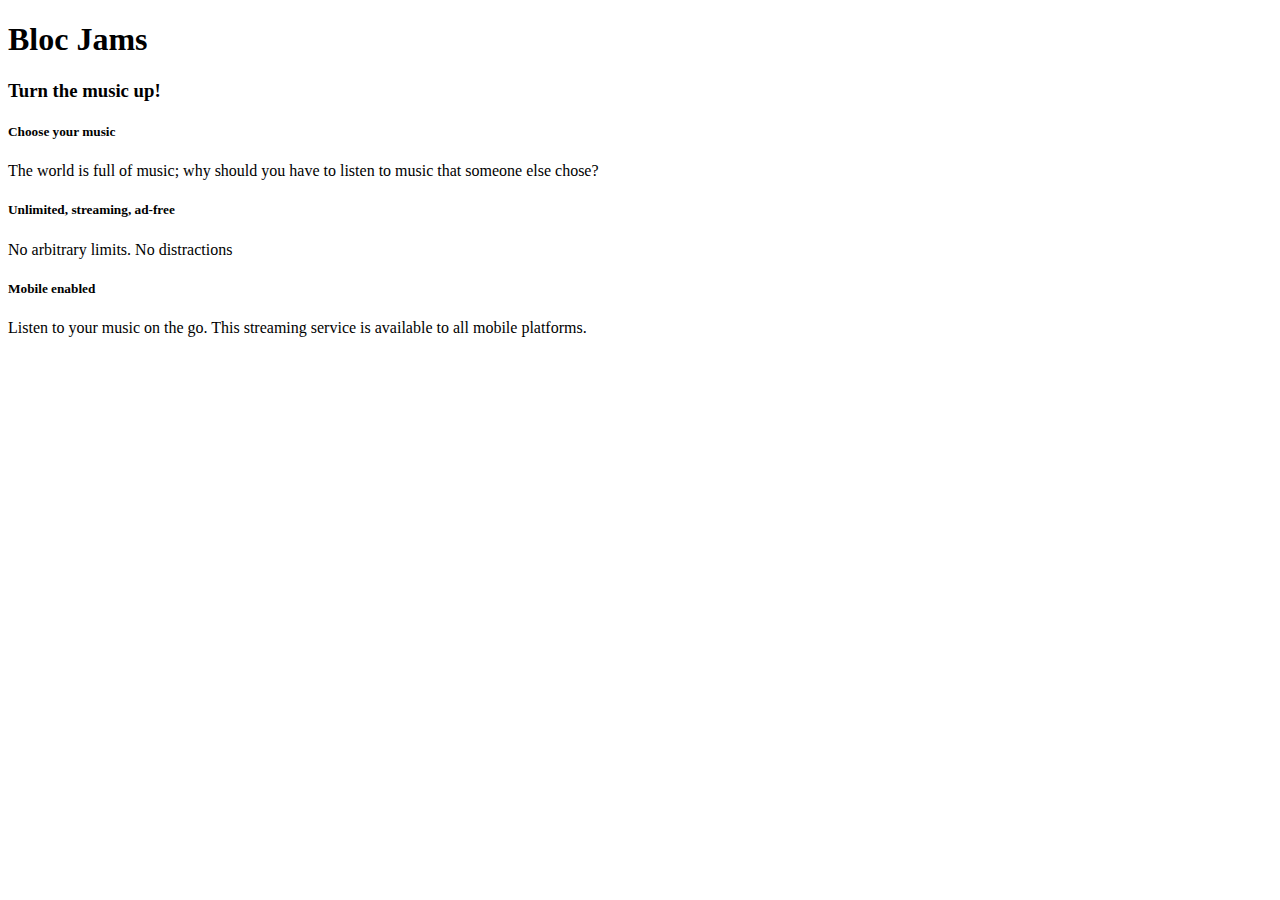
==== index.html @ 40e74d92 "refactor semantic updated" ====
<!DOCTYPE html>
<html>
    <head>
        <title>Bloc Jams</title>
    </head>
    
    <body>
        <nav> <!-- navigation bar -->
        </nav>
        
        <section> <!-- hero content -->
            <h1>Bloc Jams</h1>
            <h3>Turn the music up!</h3>
        </section>
        
        <section> <!-- selling points -->
            <div>
                <h5>Choose your music</h5>
                <p>The world is full of music; why should you have to listen to music that someone else chose?</p>
            </div>
            <div>
                <h5>Unlimited, streaming, ad-free</h5>
                <p>No arbitrary limits. No distractions</p>
            </div>
            <div>
                <h5>Mobile enabled</h5>
                <p>Listen to your music on the go. This streaming service is available to all mobile platforms.</p>
            </div>
        </section>
    </body>
</html>
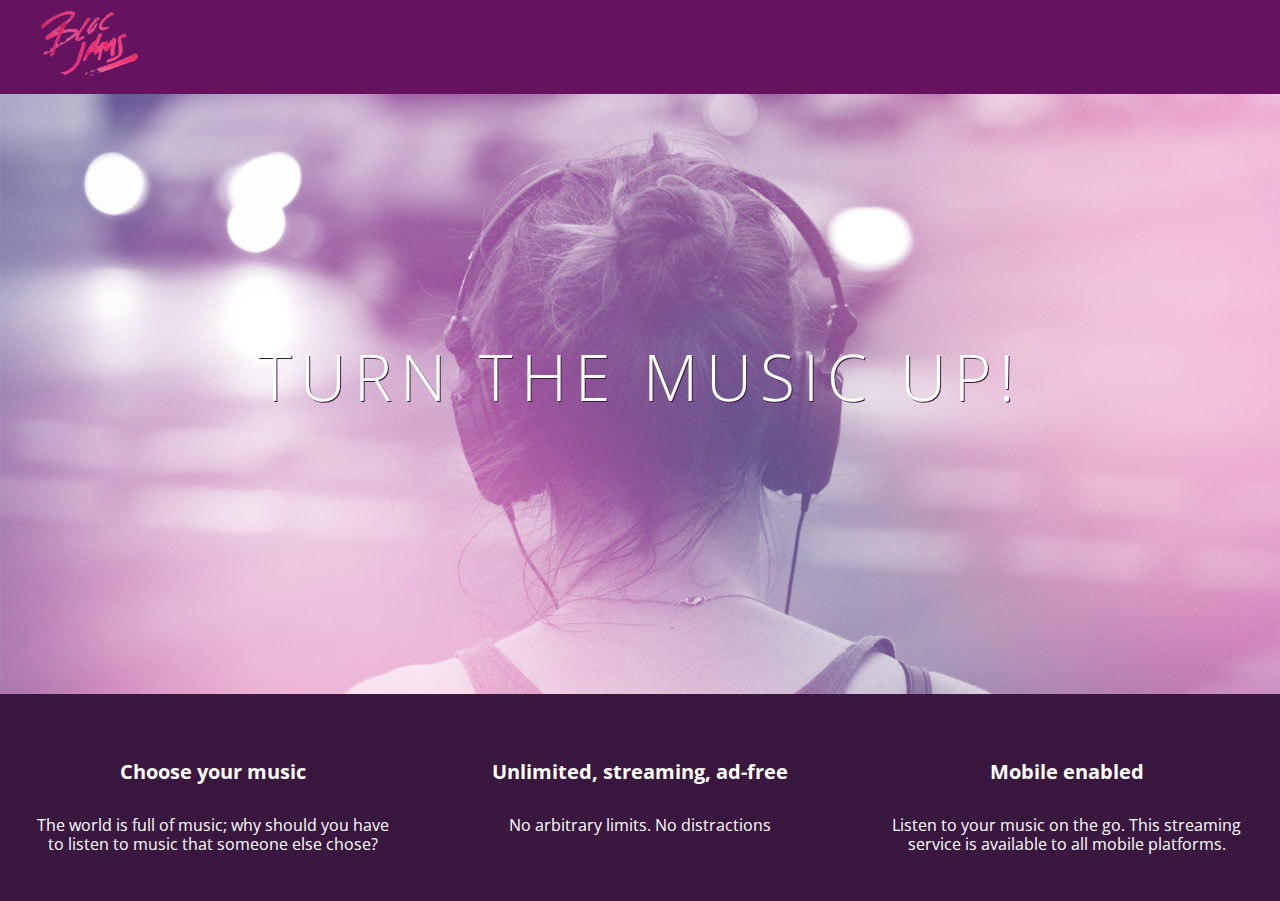
==== commit 71d45e9d: "checkpoint3styles: completed" ====
--- a/index.html
+++ b/index.html
@@ -2,29 +2,36 @@
 <html>
     <head>
         <title>Bloc Jams</title>
+        <link rel="stylesheet" type="text/css" href="http://fonts.googleapis.com/css?family=Open+Sans:400,800,600,700,300">
+        <link rel="stylesheet" type="text/css" href="http://code.ionicframework.com/ionicons/2.0.1/css/ionicons.min.css">
+        <link rel="stylesheet" type="text/css" href="styles/normalize.css">
+        <link rel="stylesheet" type="text/css" href="styles/main.css">
     </head>
     
-    <body>
-        <nav> <!-- navigation bar -->
+    <body class="landing">
+        <nav class="navbar"> <!-- navigation bar -->
+            <img src="assets/images/bloc_jams_logo.png" alt="bloc jams logo" class="logo">
         </nav>
         
-        <section> <!-- hero content -->
-            <h1>Bloc Jams</h1>
-            <h3>Turn the music up!</h3>
+        <section class="hero-content"> <!-- hero content -->
+            <h1 class="hero-title">Turn the music up!</h1>
         </section>
         
-        <section> <!-- selling points -->
-            <div>
-                <h5>Choose your music</h5>
-                <p>The world is full of music; why should you have to listen to music that someone else chose?</p>
+        <section class="selling-points"> <!-- selling points -->
+            <div class="point">
+                <span class="ion-music-note"></span>
+                <h5 class="point-title">Choose your music</h5>
+                <p class="point-description">The world is full of music; why should you have to listen to music that someone else chose?</p>
             </div>
-            <div>
-                <h5>Unlimited, streaming, ad-free</h5>
-                <p>No arbitrary limits. No distractions</p>
+            <div class="point">
+                <span class="ion-radio-waves"></span>
+                <h5 class="point-title">Unlimited, streaming, ad-free</h5>
+                <p class="point-description">No arbitrary limits. No distractions</p>
             </div>
-            <div>
-                <h5>Mobile enabled</h5>
-                <p>Listen to your music on the go. This streaming service is available to all mobile platforms.</p>
+            <div class="point">
+                <span class="ion-iphone"></span>
+                <h5 class="point-title">Mobile enabled</h5>
+                <p class="point-description">Listen to your music on the go. This streaming service is available to all mobile platforms.</p>
             </div>
         </section>
     </body>
--- a/styles/main.css
+++ b/styles/main.css
@@ -0,0 +1,77 @@
+html {
+    height: 100%;
+    font-size: 100%;
+}
+
+body {
+    font-family: 'Open Sans';
+    color: white;
+    min-height: 100%;
+}
+
+body.landing {
+    background-color: rgb(58,23,63);
+}
+
+.navbar {
+    padding: 0.5rem;
+    background-color: rgb(101,18,95);
+}
+
+.navbar .logo {
+    position: relative;
+    left: 2rem;
+}
+
+.hero-content {
+    position: relative;
+    min-height: 600px;
+    background-image: url(../assets/images/bloc_jams_bg.jpg);
+    background-repeat: no-repeat;
+    background-position: center center;
+    background-size: cover;
+}
+
+.hero-content .hero-title {
+    position: absolute;
+    top: 40%;
+    -webkit-transform: translateY(-50%);
+    -moz-transform: translateY(-50%);
+    -ms-transform: translateY(-50%);
+    transform: translateY(-50%);
+    width: 100%;
+    text-align: center;
+    font-size: 4rem;
+    font-weight: 300;
+    text-transform: uppercase;
+    letter-spacing: 0.5rem;
+    text-shadow: 1px 1px 0px rgb(58,23,63);
+}
+
+.selling-points {
+    position: relative;
+    display:table;
+    width: 100%;
+    -webkit-box-sizing: border-box;
+    -moz-box-sizing: border-box;
+    box-sizing:border-box;
+}
+
+.point {
+    display: table-cell;
+    position: relative;
+    width: 33.3%;
+    padding: 2rem;
+    text-align: center;
+}
+
+.point .point-title {
+    font-size: 1.25rem;
+}
+
+.ion-music-note, 
+.ion-radio-waves,
+.ion-iphone {
+    color: rgb:(233,50,117);
+    font-size: 5rem;
+}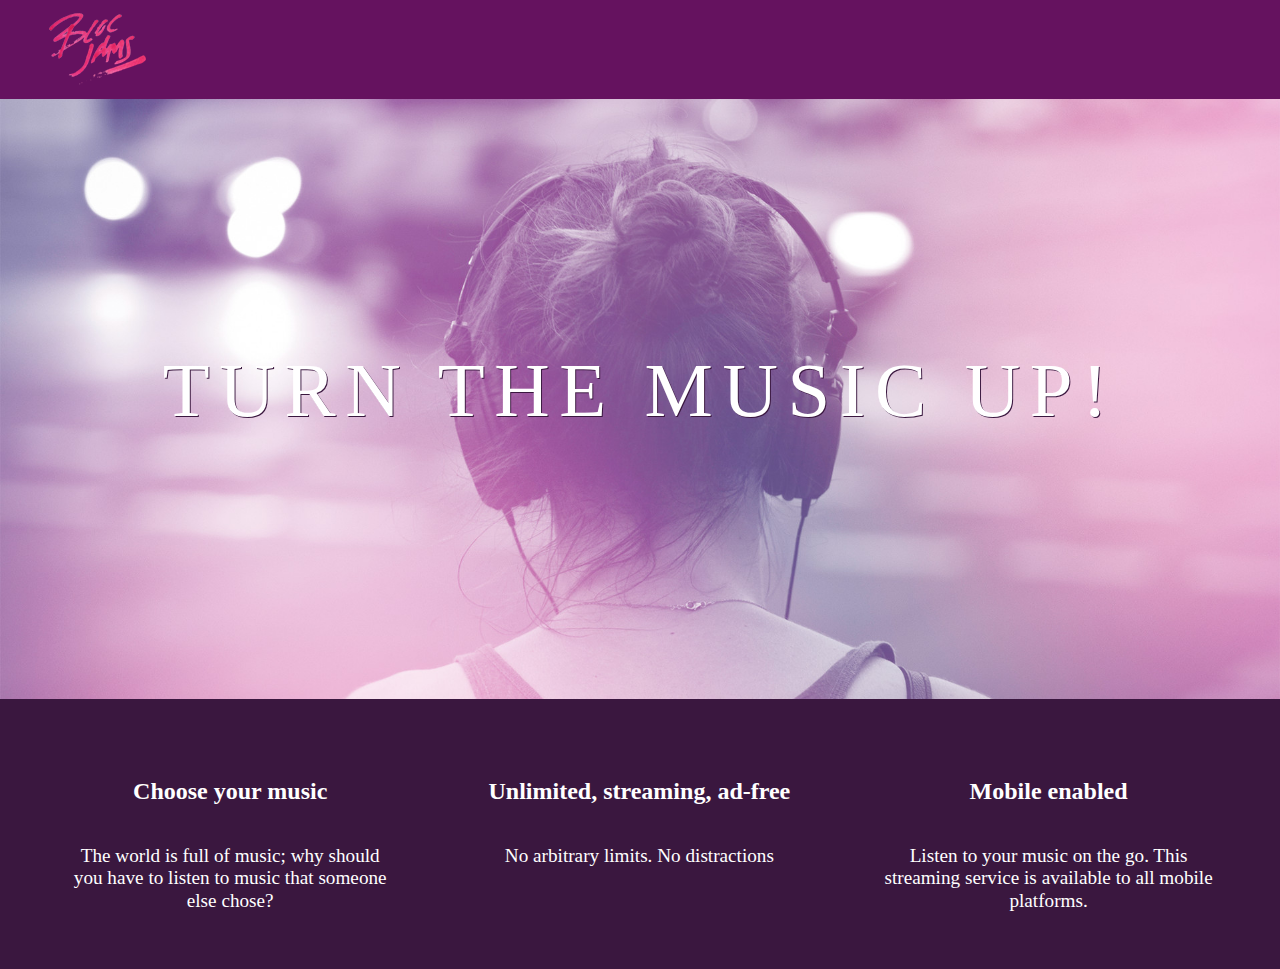
==== commit bc6f5369: "checkpoint4responsiveness: Completed" ====
--- a/index.html
+++ b/index.html
@@ -2,10 +2,12 @@
 <html>
     <head>
         <title>Bloc Jams</title>
+        <meta name="viewport" content="width=device-width, initial-scale=1"
         <link rel="stylesheet" type="text/css" href="http://fonts.googleapis.com/css?family=Open+Sans:400,800,600,700,300">
         <link rel="stylesheet" type="text/css" href="http://code.ionicframework.com/ionicons/2.0.1/css/ionicons.min.css">
         <link rel="stylesheet" type="text/css" href="styles/normalize.css">
         <link rel="stylesheet" type="text/css" href="styles/main.css">
+        <link rel="stylesheet" type="text/css" href="styles/landing.css">
     </head>
     
     <body class="landing">
@@ -17,18 +19,18 @@
             <h1 class="hero-title">Turn the music up!</h1>
         </section>
         
-        <section class="selling-points"> <!-- selling points -->
-            <div class="point">
+        <section class="selling-points container"> <!-- selling points -->
+            <div class="point column third">
                 <span class="ion-music-note"></span>
                 <h5 class="point-title">Choose your music</h5>
                 <p class="point-description">The world is full of music; why should you have to listen to music that someone else chose?</p>
             </div>
-            <div class="point">
+            <div class="point column third">
                 <span class="ion-radio-waves"></span>
                 <h5 class="point-title">Unlimited, streaming, ad-free</h5>
                 <p class="point-description">No arbitrary limits. No distractions</p>
             </div>
-            <div class="point">
+            <div class="point column third">
                 <span class="ion-iphone"></span>
                 <h5 class="point-title">Mobile enabled</h5>
                 <p class="point-description">Listen to your music on the go. This streaming service is available to all mobile platforms.</p>
--- a/styles/main.css
+++ b/styles/main.css
@@ -1,3 +1,9 @@
+*, *:before, *:after {
+    -moz-box-sizing: border-box;
+    -webkit-box-sizing: border-box;
+    box-sizing: border-box;
+}
+
 html {
     height: 100%;
     font-size: 100%;
@@ -7,10 +13,6 @@
     font-family: 'Open Sans';
     color: white;
     min-height: 100%;
-}
-
-body.landing {
-    background-color: rgb(58,23,63);
 }
 
 .navbar {
@@ -23,55 +25,30 @@
     left: 2rem;
 }
 
-.hero-content {
-    position: relative;
-    min-height: 600px;
-    background-image: url(../assets/images/bloc_jams_bg.jpg);
-    background-repeat: no-repeat;
-    background-position: center center;
-    background-size: cover;
+.container{
+    margin: 0 auto;
+    max-width: 64rem;
 }
 
-.hero-content .hero-title {
-    position: absolute;
-    top: 40%;
-    -webkit-transform: translateY(-50%);
-    -moz-transform: translateY(-50%);
-    -ms-transform: translateY(-50%);
-    transform: translateY(-50%);
-    width: 100%;
-    text-align: center;
-    font-size: 4rem;
-    font-weight: 300;
-    text-transform: uppercase;
-    letter-spacing: 0.5rem;
-    text-shadow: 1px 1px 0px rgb(58,23,63);
+/* Medium and small screens (640px) */
+@media (min-width: 640px){
+    html { font-size: 112%;}
+
+    .column {
+        float: left;
+        padding-left: 1rem;
+        padding-right: 1rem;
+    }
+    
+    .column.full {width: 100%;}
+    .column.two-thirds {width: 66.7%;}
+    .column.half {width: 50%;}
+    .column.third {width: 33.3%;}
+    .column.fourth {width: 25%;}
+    .column.flow-opposite {float: right;}
 }
 
-.selling-points {
-    position: relative;
-    display:table;
-    width: 100%;
-    -webkit-box-sizing: border-box;
-    -moz-box-sizing: border-box;
-    box-sizing:border-box;
-}
-
-.point {
-    display: table-cell;
-    position: relative;
-    width: 33.3%;
-    padding: 2rem;
-    text-align: center;
-}
-
-.point .point-title {
-    font-size: 1.25rem;
-}
-
-.ion-music-note, 
-.ion-radio-waves,
-.ion-iphone {
-    color: rgb:(233,50,117);
-    font-size: 5rem;
+/* Large screens (1024px) */
+@media (min-width: 1024px) {
+    html { font-size: 120%;}
 }--- a/styles/landing.css
+++ b/styles/landing.css
@@ -0,0 +1,49 @@
+body.landing {
+    background-color: rgb(58,23,63);
+}
+
+.hero-content {
+    position: relative;
+    min-height: 600px;
+    background-image: url(../assets/images/bloc_jams_bg.jpg);
+    background-repeat: no-repeat;
+    background-position: center center;
+    background-size: cover;
+}
+
+.hero-content .hero-title {
+    position: absolute;
+    top: 40%;
+    -webkit-transform: translateY(-50%);
+    -moz-transform: translateY(-50%);
+    -ms-transform: translateY(-50%);
+    transform: translateY(-50%);
+    width: 100%;
+    text-align: center;
+    font-size: 4rem;
+    font-weight: 300;
+    text-transform: uppercase;
+    letter-spacing: 0.5rem;
+    text-shadow: 1px 1px 0px rgb(58,23,63);
+}
+
+.selling-points {
+    position: relative;
+}
+
+.point {
+    position: relative;
+    padding: 2rem;
+    text-align: center;
+}
+
+.point .point-title {
+    font-size: 1.25rem;
+}
+
+.ion-music-note, 
+.ion-radio-waves,
+.ion-iphone {
+    color: rgb:(233,50,117);
+    font-size: 5rem;
+}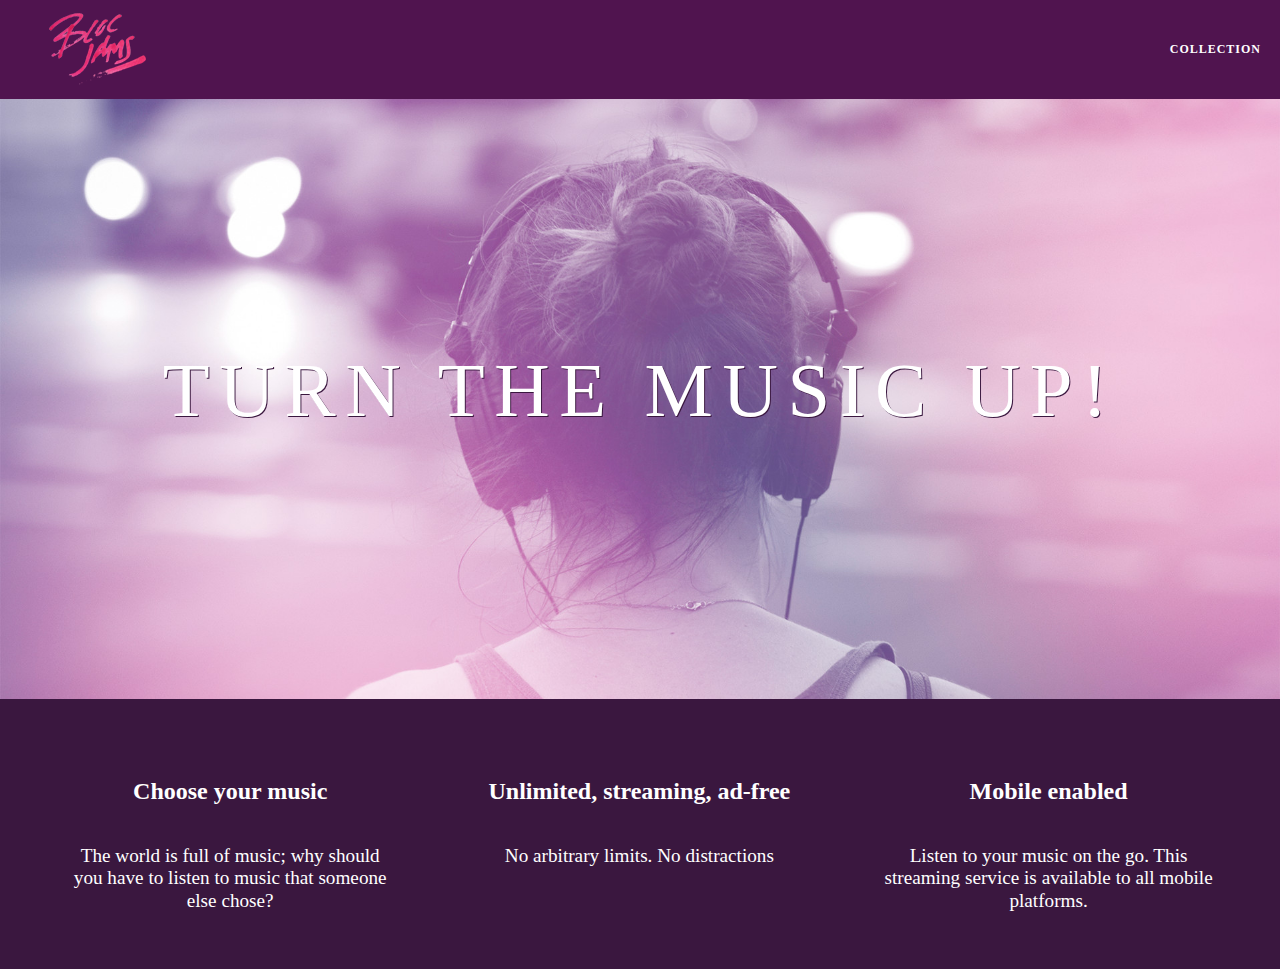
==== commit f96fff54: "checkpoint5CollectionView: Complete" ====
--- a/index.html
+++ b/index.html
@@ -12,14 +12,19 @@
     
     <body class="landing">
         <nav class="navbar"> <!-- navigation bar -->
-            <img src="assets/images/bloc_jams_logo.png" alt="bloc jams logo" class="logo">
+        <a href="index.html" class="logo">
+           <img src="assets/images/bloc_jams_logo.png" alt="bloc jams logo">
+            </a>
+            <div class="links-container">
+                <a href="collection.html" class="navbar-link">collection</a> 
+            </div>
         </nav>
         
         <section class="hero-content"> <!-- hero content -->
             <h1 class="hero-title">Turn the music up!</h1>
         </section>
         
-        <section class="selling-points container"> <!-- selling points -->
+        <section class="selling-points container clearfix"> <!-- selling points -->
             <div class="point column third">
                 <span class="ion-music-note"></span>
                 <h5 class="point-title">Choose your music</h5>
--- a/styles/main.css
+++ b/styles/main.css
@@ -16,13 +16,52 @@
 }
 
 .navbar {
+    position: relative;
     padding: 0.5rem;
-    background-color: rgb(101,18,95);
+    /* #1 */
+    background-color: rgba(101,18,95,0.5);
+    /* #2 */
+    z-index: 1;
 }
 
 .navbar .logo {
     position: relative;
     left: 2rem;
+    cursor: pointer;
+}
+
+.navbar .links-container{
+    display: table;
+    position: absolute;
+    top: 0;
+    right: 0;
+    height: 100px;
+    color: white;
+    /* #3 */
+    text-decoration: none;
+}
+
+.links-container .navbar-link {
+    display: table-cell;
+    position: relative;
+    height: 100%;
+    padding-left: 1rem;
+    padding-right: 1rem;
+    /* #4 */
+    vertical-align: middle;
+    color: white;
+    font-size: 0.625rem;
+    letter-spacing: 0.05rem;
+    font-weight: 700;
+    text-transform: uppercase;
+    /* #3 */
+    text-decoration: none;
+    cursor: pointer;
+}
+
+/* #5 */
+.links-container .navbar-link:hover {
+    color: rgb(233,50,117);
 }
 
 .container{
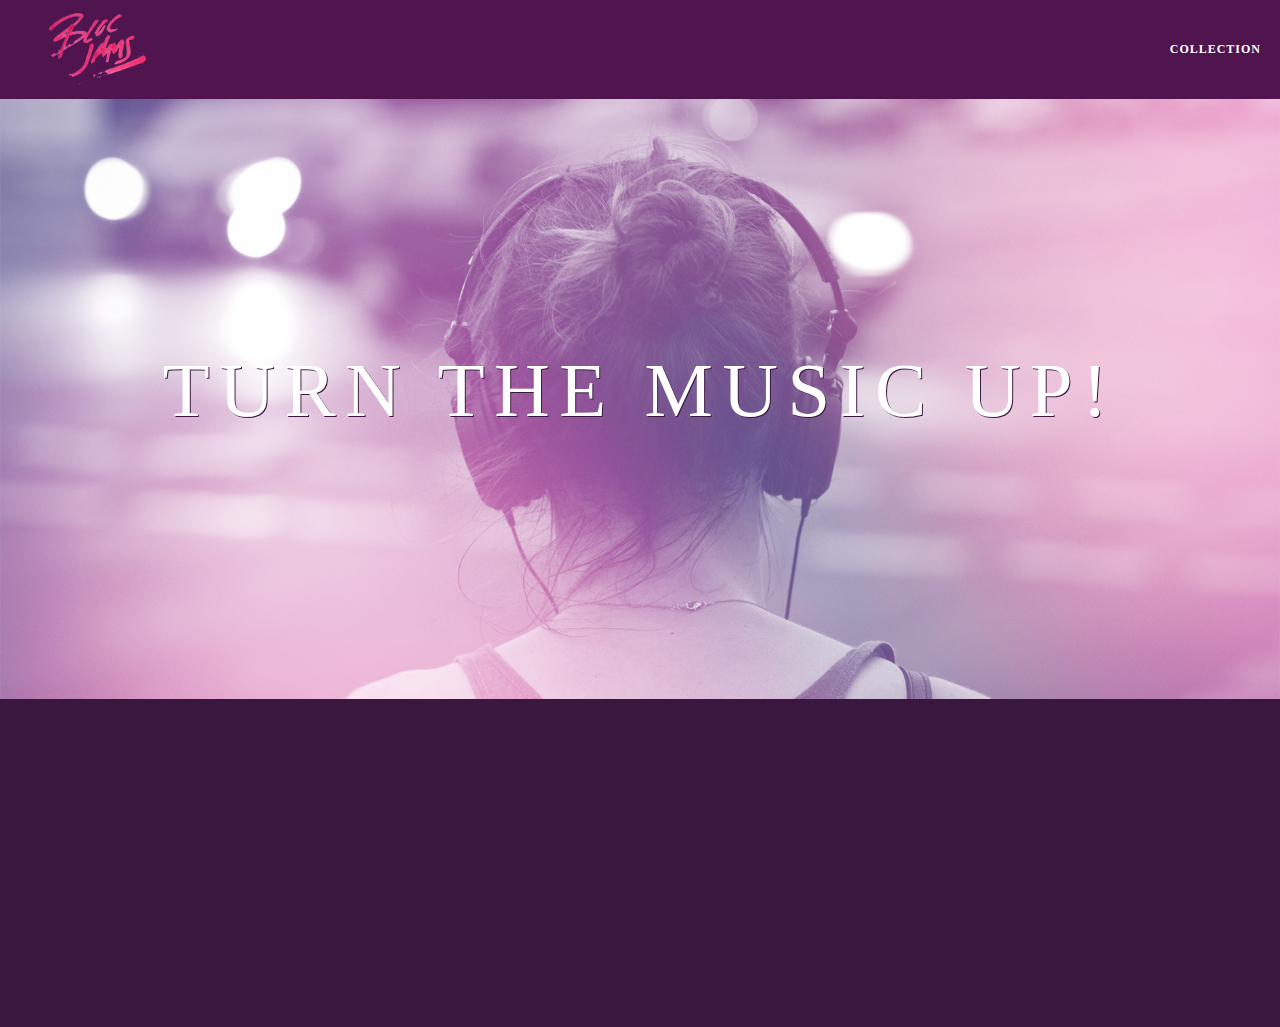
==== commit e09d332e: "checkpoint8Animation: Completed" ====
--- a/index.html
+++ b/index.html
@@ -41,5 +41,6 @@
                 <p class="point-description">Listen to your music on the go. This streaming service is available to all mobile platforms.</p>
             </div>
         </section>
+        <script src="scripts/landing.js"></script>
     </body>
 </html>--- a/styles/main.css
+++ b/styles/main.css
@@ -64,9 +64,18 @@
     color: rgb(233,50,117);
 }
 
+.links-container .navbar-link:active {
+    color: rgb(233,50,117);
+    background-color: white;
+}
+
 .container{
     margin: 0 auto;
     max-width: 64rem;
+}
+
+.container.narrow {
+    max-width: 56rem;
 }
 
 /* Medium and small screens (640px) */
--- a/styles/landing.css
+++ b/styles/landing.css
@@ -35,6 +35,16 @@
     position: relative;
     padding: 2rem;
     text-align: center;
+    opacity: 0;
+    -webkit-transform: scaleX(0.9) translateY(3rem);
+    -moz-transform: scaleX(0.9);
+    transform: scaleX(0.9) translateY(3rem);
+    -webkit-transition: all 0.25s ease-in-out;
+    -moz-transition: all 0.25s ease-in-out;
+    transition: all 0.25s ease-in-out;
+    -webkit-transition-delay: 0.2s;
+    -moz-transition-delay: 0.2s;
+    transition-delay: 0.2s;
 }
 
 .point .point-title {
